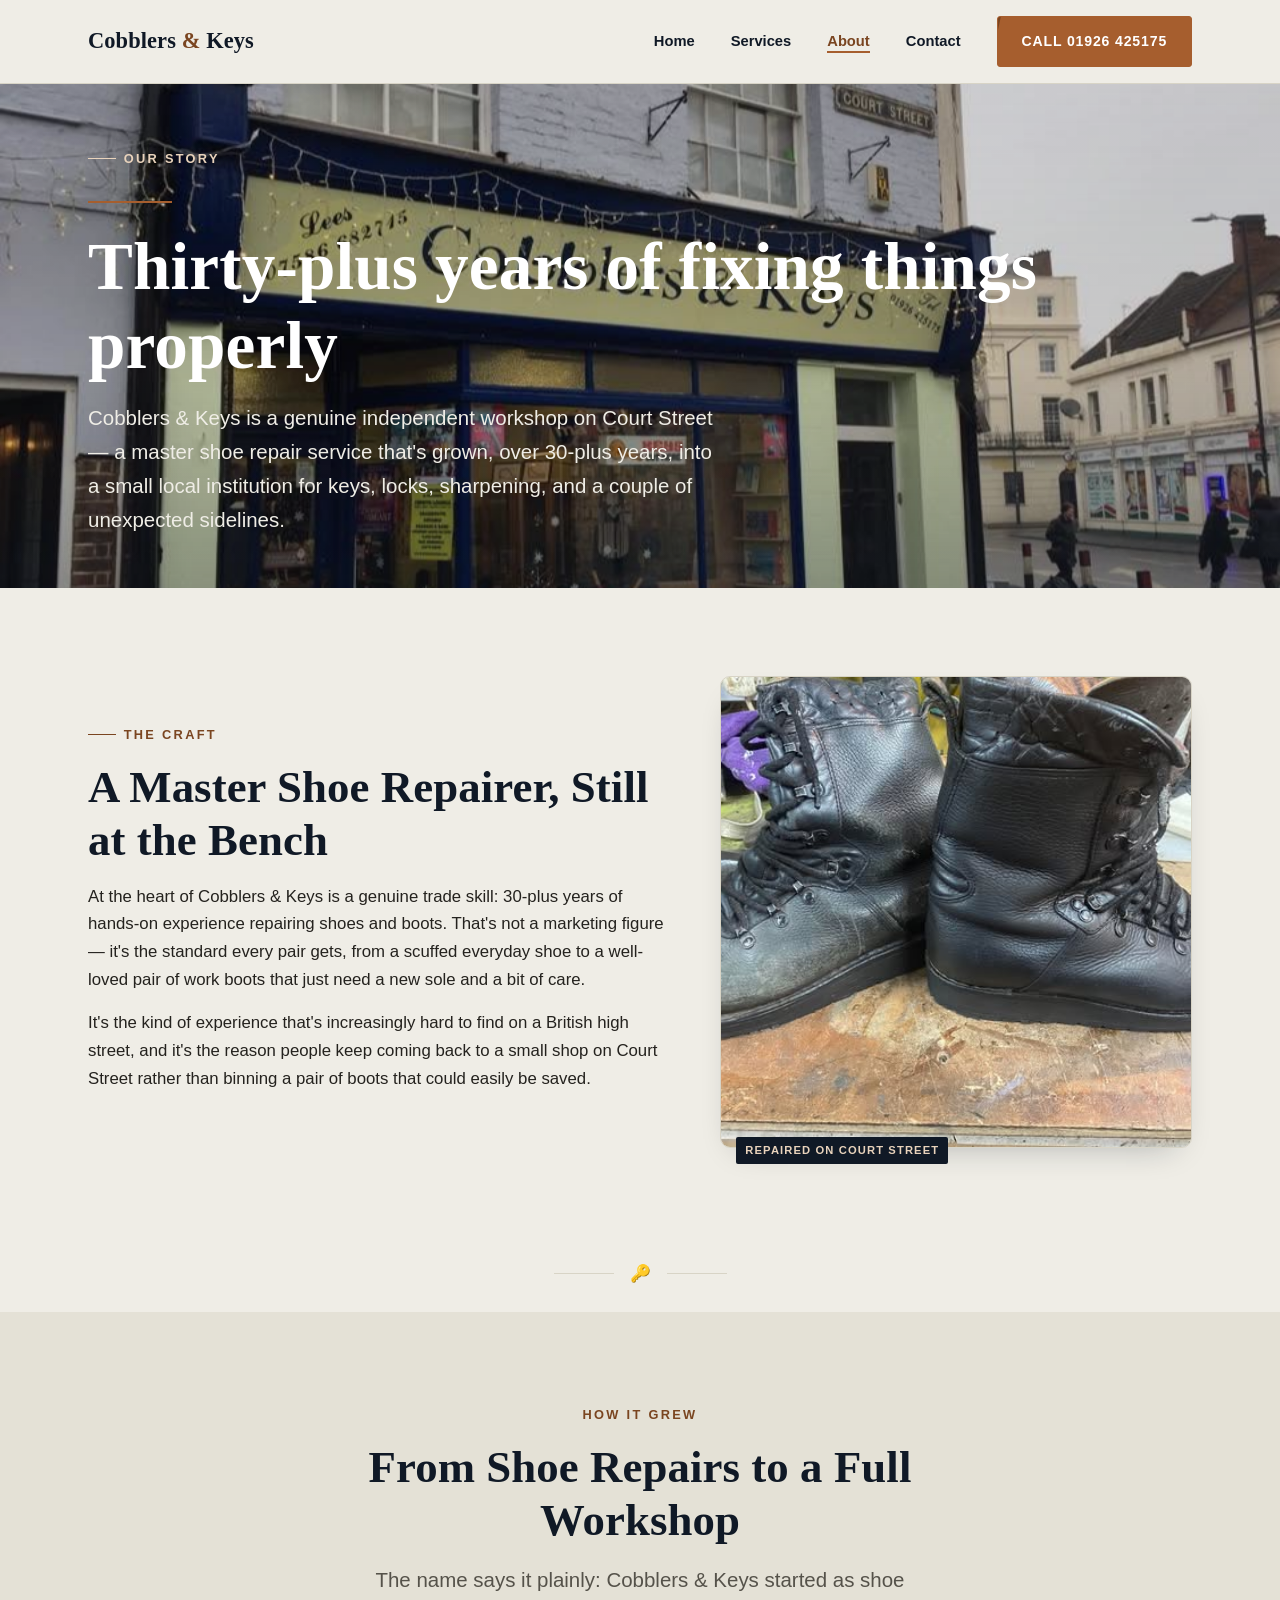
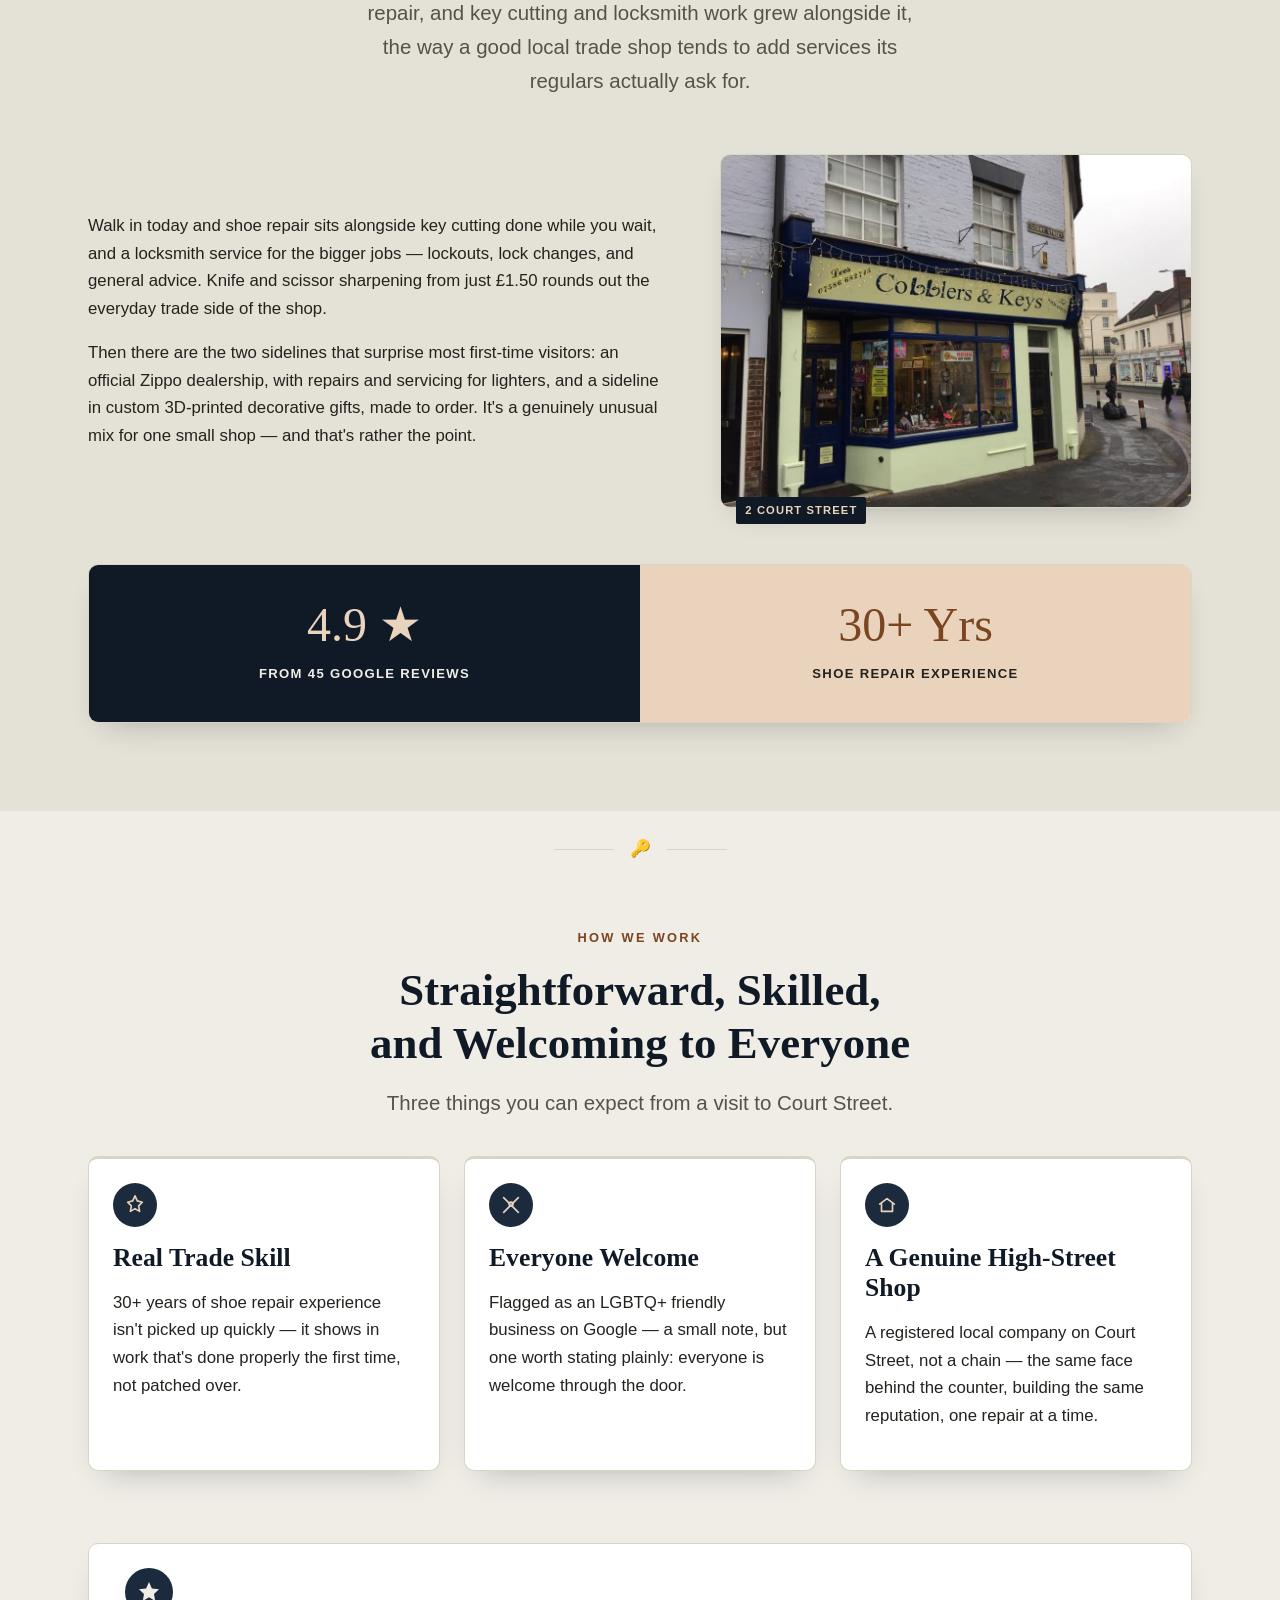
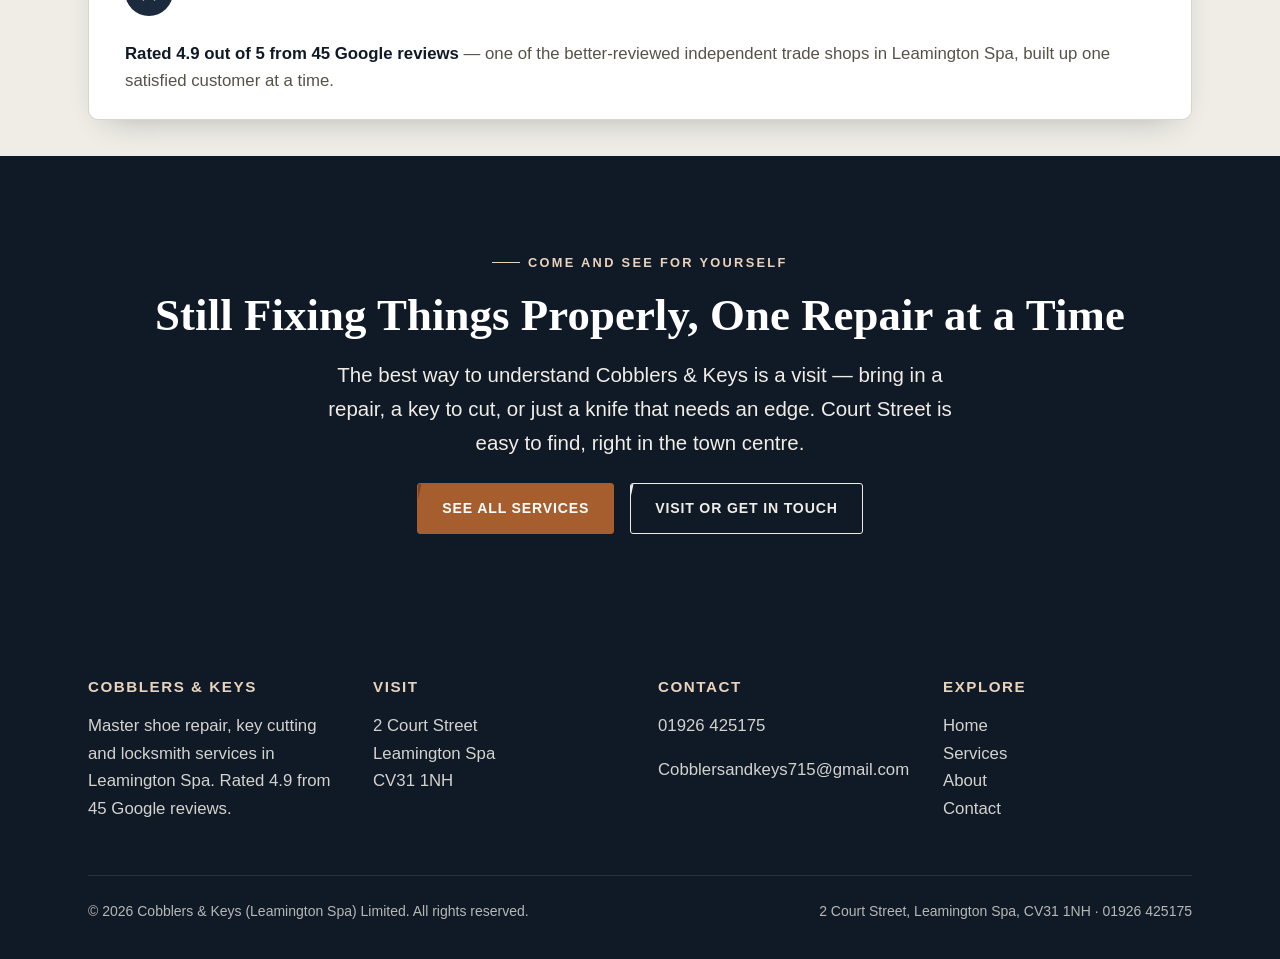
==== about.html @ 71b72208 "Build Cobblers & Keys redesign concept site Four-page static demo (home, services, about, contact) f" ====
<!DOCTYPE html>
<html lang="en-GB" class="no-js">
<head>
<meta charset="UTF-8">
<meta name="viewport" content="width=device-width, initial-scale=1.0">
<title>About Us | Cobblers &amp; Keys, Leamington Spa</title>
<meta name="description" content="Cobblers &amp; Keys, 2 Court Street, Leamington Spa — a master shoe repair, key cutting and locksmith workshop with 30+ years' experience, rated 4.9 from 45 Google reviews and flagged LGBTQ+ friendly.">
<link rel="icon" href="assets/img/favicon.svg" type="image/svg+xml">
<link rel="stylesheet" href="assets/css/tokens.css">
<link rel="stylesheet" href="assets/css/main.css">
<style>
  /* ---- Page-specific: About ---- */

  /* ---- Story hero (photo-settle treatment, smaller scale than home) ---- */
  .story-hero {
    position: relative;
    overflow: hidden;
    min-height: clamp(300px, 44vw, 480px);
    display: flex;
    align-items: flex-end;
    background: var(--color-navy-deep);
  }
  .story-hero__image {
    position: absolute;
    inset: 0;
    width: 100%;
    height: 100%;
    object-fit: cover;
    object-position: center 40%;
    transform: scale(1.05);
    filter: saturate(0.96);
    will-change: transform;
  }
  .story-hero__overlay {
    position: absolute;
    inset: 0;
    background: linear-gradient(180deg, rgba(16, 25, 38, 0.5) 0%, rgba(16, 25, 38, 0.32) 55%, rgba(16, 25, 38, 0.86) 100%);
    opacity: 0.6;
  }
  .story-hero__image.is-active {
    animation: story-hero-settle 5s var(--ease-out) forwards;
  }
  .story-hero.is-active .story-hero__overlay {
    animation: story-hero-overlay-settle 5s var(--ease-out) forwards;
  }
  @keyframes story-hero-settle {
    from { transform: scale(1.05); filter: saturate(0.96); }
    to   { transform: scale(1); filter: saturate(1); }
  }
  @keyframes story-hero-overlay-settle {
    from { opacity: 0.6; }
    to   { opacity: 0.4; }
  }
  .story-hero__image.is-static { transform: scale(1); filter: saturate(1); animation: none; }
  .story-hero.is-static .story-hero__overlay,
  .story-hero .story-hero__overlay.is-static { opacity: 0.4; animation: none; }
  @media (prefers-reduced-motion: reduce) {
    .story-hero__image { transform: scale(1); filter: saturate(1); animation: none !important; }
    .story-hero__overlay { opacity: 0.4; animation: none !important; }
  }

  .story-hero__content {
    position: relative;
    z-index: 1;
    padding-block: var(--space-5) var(--space-4);
    color: var(--color-paper);
    width: 100%;
  }
  .story-hero__content .eyebrow { color: var(--color-cognac-pale); }
  .story-hero__content h1 { color: var(--color-white); }
  .story-hero__rule {
    height: 2px;
    width: 84px;
    background: var(--color-cognac);
    margin: var(--space-2) 0 var(--space-3);
    transform: scaleX(0);
    transform-origin: left;
    transition: transform var(--dur-slow) var(--ease-key);
    transition-delay: 400ms;
  }
  .story-hero.is-active .story-hero__rule,
  .story-hero__rule.is-static { transform: scaleX(1); }
  @media (prefers-reduced-motion: reduce) {
    .story-hero__rule { transform: scaleX(1); transition: none; }
  }
  .story-hero__lead {
    color: var(--color-paper);
    font-family: var(--font-sans);
    max-width: 56ch;
  }

  /* ---- Two-up narrative layout ---- */
  .story-split {
    display: grid;
    grid-template-columns: 1.1fr 0.9fr;
    gap: var(--space-5);
    align-items: center;
  }
  .story-split--reverse .story-split__media { order: 2; }
  .story-split__media img {
    width: 100%;
    height: auto;
    border-radius: var(--radius-md);
    box-shadow: var(--shadow-card);
    border: 1px solid var(--color-line);
  }
  .story-split__media {
    position: relative;
  }
  .story-split__media .label-tag {
    position: absolute;
    left: var(--space-2);
    bottom: calc(-1 * var(--space-2));
  }
  @media (max-width: 899px) {
    .story-split, .story-split--reverse .story-split__media { grid-template-columns: 1fr; order: initial; }
    .story-split { grid-template-columns: 1fr; }
  }

  /* ---- Half/half stat strip ---- */
  .split-stat {
    display: grid;
    grid-template-columns: repeat(2, 1fr);
    border: 1px solid var(--color-line);
    border-radius: var(--radius-md);
    overflow: hidden;
    background: var(--color-surface);
    box-shadow: var(--shadow-card);
  }
  .split-stat__half {
    padding: var(--space-4);
    text-align: center;
  }
  .split-stat__half:first-child {
    background: var(--color-navy-deep);
    color: var(--color-paper);
  }
  .split-stat__half:last-child {
    background: var(--color-cognac-pale);
  }
  .split-stat__figure {
    display: block;
    font-family: var(--font-display);
    font-size: clamp(2.2rem, 4vw, 3rem);
    line-height: 1;
    margin-bottom: 0.2em;
  }
  .split-stat__half:first-child .split-stat__figure { color: var(--color-cognac-pale); }
  .split-stat__half:last-child .split-stat__figure { color: var(--color-cognac-deep); }
  .split-stat__label {
    font-family: var(--font-sans);
    text-transform: uppercase;
    letter-spacing: 0.1em;
    font-size: 0.82rem;
    font-weight: 600;
  }
  @media (max-width: 639px) {
    .split-stat { grid-template-columns: 1fr; }
  }

  /* ---- Values grid ---- */
  .values-grid {
    display: grid;
    grid-template-columns: repeat(3, 1fr);
    gap: var(--space-3);
  }
  @media (max-width: 899px) {
    .values-grid { grid-template-columns: 1fr; }
  }
  .value-card__icon {
    width: 44px;
    height: 44px;
    border-radius: 50%;
    background: var(--color-navy);
    color: var(--color-cognac-pale);
    display: flex;
    align-items: center;
    justify-content: center;
    margin-bottom: var(--space-2);
  }
  .value-card__icon svg { width: 22px; height: 22px; }

  /* ---- Social proof strip ---- */
  .proof-strip {
    display: flex;
    align-items: center;
    gap: var(--space-3);
    flex-wrap: wrap;
    background: var(--color-surface);
    border: 1px solid var(--color-line);
    border-radius: var(--radius-md);
    padding: var(--space-3) var(--space-4);
    box-shadow: var(--shadow-card);
  }
  .proof-strip__icon {
    flex-shrink: 0;
    width: 48px;
    height: 48px;
    border-radius: 50%;
    background: var(--color-navy);
    color: var(--color-paper);
    display: flex;
    align-items: center;
    justify-content: center;
  }
  .proof-strip__icon svg { width: 24px; height: 24px; }
  .proof-strip p { margin: 0; color: var(--color-text-soft); }
  .proof-strip strong { color: var(--color-navy-deep); }

  /* ---- Final CTA band ---- */
  .cta-band { text-align: center; }
  .cta-band .btn-row {
    display: flex;
    gap: var(--space-2);
    justify-content: center;
    flex-wrap: wrap;
    margin-top: var(--space-3);
  }
</style>
</head>
<body>
<a class="skip-link" href="#main">Skip to main content</a>

<div class="scroll-progress" aria-hidden="true"><div class="scroll-progress__fill"></div></div>

<header class="site-header">
  <div class="container nav">
    <a class="nav__brand" href="index.html">
      <span class="nav__brand-mark">Cobblers <span>&amp;</span> Keys</span>
    </a>
    <button class="nav__toggle" aria-expanded="false" aria-controls="primary-nav" aria-label="Toggle menu">
      <span class="nav__toggle-icon"></span>
    </button>
    <ul class="nav__menu" id="primary-nav" data-open="false">
      <li><a href="index.html">Home</a></li>
      <li><a href="services.html">Services</a></li>
      <li><a href="about.html" aria-current="page">About</a></li>
      <li><a href="contact.html">Contact</a></li>
      <li><a class="btn btn--cognac" href="tel:01926425175">Call 01926 425175</a></li>
    </ul>
  </div>
</header>

<main id="main">

  <!-- ============ STORY HERO ============ -->
  <section class="story-hero" data-hero-patina>
    <img
      class="story-hero__image"
      src="assets/img/facebook/shopfront-exterior.jpg"
      alt="The Cobblers &amp; Keys shopfront on Court Street, Leamington Spa, with navy and cream signage and fairy lights along the fascia"
      width="960" height="720">
    <div class="story-hero__overlay" aria-hidden="true"></div>
    <div class="story-hero__content container">
      <p class="eyebrow">Our Story</p>
      <div class="story-hero__rule" aria-hidden="true"></div>
      <h1 data-reveal="up" data-reveal-delay="1">Thirty-plus years of fixing things properly</h1>
      <p class="story-hero__lead lead" data-reveal="up" data-reveal-delay="2">
        Cobblers &amp; Keys is a genuine independent workshop on Court Street — a master shoe repair
        service that's grown, over 30-plus years, into a small local institution for keys, locks,
        sharpening, and a couple of unexpected sidelines.
      </p>
    </div>
  </section>

  <!-- ============ THE CRAFT ============ -->
  <section class="section">
    <div class="container">
      <div class="story-split" data-reveal="up">
        <div>
          <p class="eyebrow">The Craft</p>
          <h2>A Master Shoe Repairer, Still at the Bench</h2>
          <p>
            At the heart of Cobblers &amp; Keys is a genuine trade skill: 30-plus years of hands-on
            experience repairing shoes and boots. That's not a marketing figure — it's the standard
            every pair gets, from a scuffed everyday shoe to a well-loved pair of work boots that
            just need a new sole and a bit of care.
          </p>
          <p>
            It's the kind of experience that's increasingly hard to find on a British high street,
            and it's the reason people keep coming back to a small shop on Court Street rather than
            binning a pair of boots that could easily be saved.
          </p>
        </div>
        <div class="story-split__media">
          <img
            src="assets/img/facebook/repaired-boots.jpg"
            alt="A pair of black leather boots freshly resoled and repaired at Cobblers &amp; Keys"
            width="414" height="414" loading="lazy">
          <span class="label-tag">Repaired on Court Street</span>
        </div>
      </div>
    </div>
  </section>

  <div class="container"><div class="ornament" aria-hidden="true">&#128273;</div></div>

  <!-- ============ HOW IT GREW: SHOES TO KEYS TO EVERYTHING ELSE ============ -->
  <section class="section section--paper-dim">
    <div class="container">
      <div class="text-center" data-reveal="up" style="max-width: 62ch; margin-inline: auto;">
        <p class="eyebrow">How It Grew</p>
        <h2>From Shoe Repairs to a Full Workshop</h2>
        <p class="lead" style="margin-inline: auto;">
          The name says it plainly: Cobblers &amp; Keys started as shoe repair, and key cutting and
          locksmith work grew alongside it, the way a good local trade shop tends to add services
          its regulars actually ask for.
        </p>
      </div>

      <div class="story-split story-split--reverse" data-reveal="up" style="margin-top: var(--space-5);">
        <div class="story-split__media">
          <img
            src="assets/img/facebook/shopfront-exterior.jpg"
            alt="The Cobblers &amp; Keys shopfront on Court Street, Leamington Spa, showing the shop window display"
            width="960" height="720" loading="lazy">
          <span class="label-tag">2 Court Street</span>
        </div>
        <div>
          <p>
            Walk in today and shoe repair sits alongside key cutting done while you wait, and a
            locksmith service for the bigger jobs — lockouts, lock changes, and general advice.
            Knife and scissor sharpening from just &pound;1.50 rounds out the everyday trade side of
            the shop.
          </p>
          <p style="margin-bottom: 0;">
            Then there are the two sidelines that surprise most first-time visitors: an official
            Zippo dealership, with repairs and servicing for lighters, and a sideline in custom
            3D-printed decorative gifts, made to order. It's a genuinely unusual mix for one small
            shop — and that's rather the point.
          </p>
        </div>
      </div>

      <div class="split-stat" data-reveal="up" data-reveal-delay="1" style="margin-top: var(--space-5);">
        <div class="split-stat__half">
          <span class="split-stat__figure">4.9 &#9733;</span>
          <span class="split-stat__label">From 45 Google Reviews</span>
        </div>
        <div class="split-stat__half">
          <span class="split-stat__figure">30+ Yrs</span>
          <span class="split-stat__label">Shoe Repair Experience</span>
        </div>
      </div>
    </div>
  </section>

  <div class="container"><div class="ornament" aria-hidden="true">&#128273;</div></div>

  <!-- ============ VALUES ============ -->
  <section class="section section--tight">
    <div class="container">
      <div class="text-center" data-reveal="up" style="max-width: 60ch; margin-inline: auto;">
        <p class="eyebrow">How We Work</p>
        <h2>Straightforward, Skilled, and Welcoming to Everyone</h2>
        <p class="lead" style="margin-inline: auto;">
          Three things you can expect from a visit to Court Street.
        </p>
      </div>

      <div class="values-grid" style="margin-top: var(--space-4);">
        <div class="card" data-reveal="up" data-reveal-delay="1">
          <div class="value-card__icon" aria-hidden="true">
            <svg viewBox="0 0 24 24" fill="none" stroke="currentColor" stroke-width="1.8" stroke-linecap="round" stroke-linejoin="round"><path d="M12 2l2.5 5.5L20 9l-4 4 1 6-5-3-5 3 1-6-4-4 5.5-1.5z"/></svg>
          </div>
          <h3>Real Trade Skill</h3>
          <p>
            30+ years of shoe repair experience isn't picked up quickly — it shows in work that's
            done properly the first time, not patched over.
          </p>
        </div>
        <div class="card" data-reveal="up" data-reveal-delay="2">
          <div class="value-card__icon" aria-hidden="true">
            <svg viewBox="0 0 24 24" fill="none" stroke="currentColor" stroke-width="1.8" stroke-linecap="round" stroke-linejoin="round"><path d="M4 4l7 7M20 4l-7 7M4 20l7-7M20 20l-7-7"/><circle cx="12" cy="11" r="2.2"/></svg>
          </div>
          <h3>Everyone Welcome</h3>
          <p>
            Flagged as an LGBTQ+ friendly business on Google — a small note, but one worth stating
            plainly: everyone is welcome through the door.
          </p>
        </div>
        <div class="card" data-reveal="up" data-reveal-delay="3">
          <div class="value-card__icon" aria-hidden="true">
            <svg viewBox="0 0 24 24" fill="none" stroke="currentColor" stroke-width="1.8" stroke-linecap="round" stroke-linejoin="round"><path d="M4 11l8-6 8 6M6 10v9h12v-9"/></svg>
          </div>
          <h3>A Genuine High-Street Shop</h3>
          <p>
            A registered local company on Court Street, not a chain — the same face behind the
            counter, building the same reputation, one repair at a time.
          </p>
        </div>
      </div>
    </div>
  </section>

  <!-- ============ SOCIAL PROOF ============ -->
  <section class="section section--tight">
    <div class="container">
      <div class="proof-strip" data-reveal="up">
        <div class="proof-strip__icon" aria-hidden="true">
          <svg viewBox="0 0 24 24" fill="currentColor"><path d="M12 2l2.9 6.6L22 9.3l-5 4.6L18.2 21 12 17.3 5.8 21 7 13.9 2 9.3l7.1-.7L12 2z"/></svg>
        </div>
        <p>
          <strong>Rated 4.9 out of 5 from 45 Google reviews</strong> — one of the better-reviewed
          independent trade shops in Leamington Spa, built up one satisfied customer at a time.
        </p>
      </div>
    </div>
  </section>

  <!-- ============ FINAL CTA ============ -->
  <section class="section section--deep">
    <div class="container cta-band" data-reveal="up">
      <p class="eyebrow" style="color: var(--color-cognac-pale); justify-content: center;">Come and See for Yourself</p>
      <h2>Still Fixing Things Properly, One Repair at a Time</h2>
      <p class="lead" style="margin-inline: auto; color: var(--color-paper);">
        The best way to understand Cobblers &amp; Keys is a visit — bring in a repair, a key to cut,
        or just a knife that needs an edge. Court Street is easy to find, right in the town centre.
      </p>
      <div class="btn-row">
        <a class="btn btn--cognac" href="services.html">See All Services</a>
        <a class="btn btn--on-dark" href="contact.html">Visit or Get in Touch</a>
      </div>
    </div>
  </section>

</main>

<footer class="site-footer">
  <div class="container">
    <div class="footer-grid">
      <div>
        <h3>Cobblers &amp; Keys</h3>
        <p>Master shoe repair, key cutting and locksmith services in Leamington Spa. Rated 4.9 from 45 Google reviews.</p>
      </div>
      <div>
        <h3>Visit</h3>
        <address style="font-style: normal;">2 Court Street<br>Leamington Spa<br>CV31 1NH</address>
      </div>
      <div>
        <h3>Contact</h3>
        <p><a href="tel:01926425175">01926 425175</a></p>
        <p><a href="mailto:Cobblersandkeys715@gmail.com">Cobblersandkeys715@gmail.com</a></p>
      </div>
      <div>
        <h3>Explore</h3>
        <p>
          <a href="index.html">Home</a><br>
          <a href="services.html">Services</a><br>
          <a href="about.html">About</a><br>
          <a href="contact.html">Contact</a>
        </p>
      </div>
    </div>
    <div class="footer-bottom">
      <span>&copy; 2026 Cobblers &amp; Keys (Leamington Spa) Limited. All rights reserved.</span>
      <span>2 Court Street, Leamington Spa, CV31 1NH &middot; 01926 425175</span>
    </div>
  </div>
</footer>

<script src="assets/js/main.js"></script>
</body>
</html>
---- assets/css/tokens.css ----
/* ==========================================================================
   Design tokens — Cobblers & Keys, Leamington Spa
   Palette: "old-world cobbler & locksmith workshop" — navy shopfront paint
   (from the real shopfront photo), tan leather cognac (from the repaired
   boots photo), and cool steel/key-metal pewter. Distinct from every other
   project in this consultancy's portfolio (no brass/gold — that belongs to
   another project).

   Contrast notes (checked against WCAG AA, 4.5:1 body / 3:1 large text):
   - --color-cognac only passes AA at LARGE text sizes (headings, buttons)
     on paper backgrounds. For small/body-sized cognac text on paper, use
     --color-cognac-deep instead (6.6:1+, safe at any size).
   - --color-pewter fails AA for body text on every light background,
     including white (4.4:1). Treat pewter as a decorative/icon/large-
     heading colour only — never small body text.
   - On navy backgrounds, only --color-white and --color-paper are safe
     text colours. Cognac and pewter both fail contrast directly on navy;
     use them there only as solid button fills (with white/navy text on
     top) or pure decoration, never as text sitting directly on navy.
   ========================================================================== */

:root {
  /* ---- Colors: core ---- */
  --color-navy: #1B2A3D;         /* primary — from the real shopfront's navy paint */
  --color-navy-light: #2C4360;   /* lighter navy for hover/tints */
  --color-navy-deep: #101926;    /* dark sections/footer */
  --color-cognac: #A65E2E;       /* accent — leather tan. Large text/buttons only on light bg. */
  --color-cognac-deep: #7A4520;  /* hover/active; safe for body text on paper (6.6:1+) */
  --color-cognac-pale: #E9D3BC;  /* pale leather tint for chips/backgrounds — not for text */
  --color-pewter: #6E7A80;       /* secondary accent — steel/key-metal. Icon/large-heading only. */
  --color-pewter-deep: #4B545A;  /* darker pewter — safe for body text where pewter alone isn't */

  /* ---- Colors: neutrals ---- */
  --color-paper: #EFEDE6;        /* page background — cool-neutral paper, NOT warm cream */
  --color-paper-dim: #E4E1D6;    /* secondary panel background */
  --color-surface: #FFFFFF;      /* card surface */
  --color-ink: #24221E;          /* body text */
  --color-ink-soft: #55524A;     /* secondary text — checked 7.2:1 on paper, safe for body */
  --color-line: #D8D4C6;         /* hairline borders */
  --color-white: #FFFFFF;

  /* Semantic aliases */
  --color-bg: var(--color-paper);
  --color-text: var(--color-ink);
  --color-text-soft: var(--color-ink-soft);
  --color-primary: var(--color-navy);
  --color-accent: var(--color-cognac);
  --color-accent-2: var(--color-pewter);

  /* ---- Typography ----
     No CDN/webfont dependency (GitHub Pages, no build step): system-font
     stacks only. Display stack leans on the sturdiest serifs available
     across platforms to evoke hand-lettered/engraved shop signage (the
     "Cobblers & Keys" fascia lettering); body stack is a clean, highly
     legible sans-serif for workshop-note readability. */
  --font-display: Georgia, "Times New Roman", "Iowan Old Style", Cambria, serif;
  --font-body: -apple-system, BlinkMacSystemFont, "Segoe UI", Roboto, "Helvetica Neue", Arial, sans-serif;
  --font-sans: -apple-system, BlinkMacSystemFont, "Segoe UI", Roboto, "Helvetica Neue", Arial, sans-serif;

  --fs-h1: clamp(2.3rem, 4vw + 1rem, 4.2rem);
  --fs-h2: clamp(1.85rem, 2.4vw + 1rem, 2.8rem);
  --fs-h3: clamp(1.25rem, 1.1vw + 1rem, 1.6rem);
  --fs-lead: clamp(1.08rem, 0.7vw + 0.9rem, 1.28rem);
  --fs-body: 1.05rem;
  --fs-small: 0.875rem;
  --fs-eyebrow: 0.8rem;

  --lh-tight: 1.18;
  --lh-body: 1.65;

  /* ---- Spacing scale ---- */
  --space-1: 0.5rem;
  --space-2: 1rem;
  --space-3: 1.5rem;
  --space-4: 2.25rem;
  --space-5: 3.5rem;
  --space-6: 5.5rem;
  --space-7: 8rem;

  /* ---- Layout ---- */
  --container-width: 1200px;
  --container-pad: clamp(1.25rem, 4vw, 3rem);
  --radius-sm: 4px;
  --radius-md: 10px;
  --radius-lg: 20px;

  /* ---- Shadows (cool steel-toned, not warm) ---- */
  --shadow-card: 0 14px 32px -18px rgba(16, 25, 38, 0.32);
  --shadow-card-hover: 0 22px 44px -16px rgba(16, 25, 38, 0.4);
  --shadow-soft: 0 8px 20px -12px rgba(36, 34, 30, 0.22);

  /* ---- Motion ---- */
  --ease-out: cubic-bezier(0.22, 1, 0.36, 1);
  --ease-key: cubic-bezier(0.16, 0.84, 0.44, 1);
  --dur-fast: 220ms;
  --dur-med: 550ms;
  --dur-slow: 1100ms;

  /* Breakpoints (reference only, used in comments): 640 / 900 / 1200 */
}
---- assets/css/main.css ----
/* ==========================================================================
   Cobblers & Keys — shared stylesheet
   Reset, layout, nav, footer, buttons, cards, reveal-on-scroll system.
   Page-specific styles live inline in each page's <style> block.
   ========================================================================== */

/* ---- Reset ---- */
*, *::before, *::after { box-sizing: border-box; }
html { scroll-behavior: smooth; }
@media (prefers-reduced-motion: reduce) {
  html { scroll-behavior: auto; }
  *, *::before, *::after {
    animation-duration: 0.001ms !important;
    animation-iteration-count: 1 !important;
    transition-duration: 0.001ms !important;
    scroll-behavior: auto !important;
  }
}
body {
  margin: 0;
  background: var(--color-bg);
  color: var(--color-text);
  font-family: var(--font-body);
  font-size: var(--fs-body);
  line-height: var(--lh-body);
  -webkit-font-smoothing: antialiased;
}
img, svg { max-width: 100%; display: block; }
h1, h2, h3, h4 {
  font-family: var(--font-display);
  line-height: var(--lh-tight);
  letter-spacing: 0.002em;
  margin: 0 0 var(--space-2);
  color: var(--color-navy-deep);
  font-weight: 700;
}
h1 { font-size: var(--fs-h1); }
h2 { font-size: var(--fs-h2); }
h3 { font-size: var(--fs-h3); font-weight: 600; }
p { margin: 0 0 var(--space-2); }
a { color: inherit; }
ul, ol { padding-left: 1.2em; }
button { font-family: inherit; }

/* ---- Focus ---- */
:focus-visible {
  outline: 2px solid var(--color-cognac-deep);
  outline-offset: 3px;
  border-radius: 4px;
}

/* ---- Skip link ---- */
.skip-link {
  position: absolute;
  left: -9999px;
  top: 0;
  background: var(--color-cognac-deep);
  color: var(--color-white);
  padding: var(--space-1) var(--space-2);
  z-index: 200;
  border-radius: 0 0 var(--radius-sm) 0;
  font-weight: 600;
  font-family: var(--font-sans);
}
.skip-link:focus { left: 0; }

/* ---- Layout helpers ---- */
.container {
  max-width: var(--container-width);
  margin-inline: auto;
  padding-inline: var(--container-pad);
}
.section { padding-block: var(--space-6); }
.section--tight { padding-block: var(--space-4); }
.section--deep {
  background: var(--color-navy-deep);
  color: var(--color-paper);
}
.section--deep h2, .section--deep h3 { color: var(--color-white); }
.section--deep .lead { color: var(--color-paper); }
.section--deep .eyebrow { color: var(--color-cognac-pale); }
.section--paper-dim { background: var(--color-paper-dim); }
.lead {
  font-size: var(--fs-lead);
  color: var(--color-text-soft);
  max-width: 58ch;
  font-family: var(--font-sans);
}
.eyebrow {
  display: inline-flex;
  align-items: center;
  gap: 0.6em;
  font-family: var(--font-sans);
  text-transform: uppercase;
  letter-spacing: 0.18em;
  color: var(--color-cognac-deep);
  font-size: var(--fs-eyebrow);
  font-weight: 700;
  margin-bottom: var(--space-2);
}
.eyebrow::before {
  content: "";
  width: 28px;
  height: 1px;
  background: currentColor;
  display: inline-block;
}
.eyebrow--on-dark { color: var(--color-cognac-pale); }
.text-center { text-align: center; }
.text-center .eyebrow::before { display: none; }
.visually-hidden {
  position: absolute; width: 1px; height: 1px; overflow: hidden;
  clip: rect(0 0 0 0); white-space: nowrap;
}

/* ---- Scroll progress line (desktop cohesion device) ---- */
.scroll-progress {
  position: fixed;
  left: 0;
  top: 0;
  width: 3px;
  height: 100vh;
  z-index: 90;
  pointer-events: none;
  display: none;
}
.scroll-progress__fill {
  width: 100%;
  height: var(--progress, 0%);
  background: var(--color-cognac);
  transition: height 80ms linear;
}
@media (min-width: 900px) {
  .scroll-progress { display: block; }
}

/* ---- Header / Nav ---- */
.site-header {
  position: sticky;
  top: 0;
  z-index: 100;
  background: var(--color-paper);
  border-bottom: 1px solid var(--color-line);
}
.nav {
  display: flex;
  align-items: center;
  justify-content: space-between;
  padding-block: var(--space-2);
  gap: var(--space-3);
}
.nav__brand {
  display: inline-flex;
  align-items: center;
  gap: 0.65em;
  text-decoration: none;
  white-space: nowrap;
}
.nav__brand-mark {
  font-family: var(--font-display);
  font-weight: 700;
  font-size: 1.4rem;
  letter-spacing: 0.005em;
  color: var(--color-navy-deep);
}
.nav__brand-mark span { color: var(--color-cognac-deep); }
.nav__toggle {
  display: none;
  background: none;
  border: 2px solid var(--color-navy-deep);
  border-radius: var(--radius-sm);
  width: 44px;
  height: 44px;
  align-items: center;
  justify-content: center;
  cursor: pointer;
}
.nav__toggle-icon,
.nav__toggle-icon::before,
.nav__toggle-icon::after {
  display: block;
  width: 20px;
  height: 2px;
  background: var(--color-navy-deep);
  position: relative;
  transition: transform var(--dur-fast) var(--ease-out), opacity var(--dur-fast);
}
.nav__toggle-icon::before { content: ""; position: absolute; top: -6px; }
.nav__toggle-icon::after { content: ""; position: absolute; top: 6px; }
.nav__toggle[aria-expanded="true"] .nav__toggle-icon { background: transparent; }
.nav__toggle[aria-expanded="true"] .nav__toggle-icon::before { transform: translateY(6px) rotate(45deg); }
.nav__toggle[aria-expanded="true"] .nav__toggle-icon::after { transform: translateY(-6px) rotate(-45deg); }

.nav__menu {
  display: flex;
  align-items: center;
  gap: var(--space-4);
  list-style: none;
  margin: 0;
  padding: 0;
  font-family: var(--font-sans);
}
.nav__menu a:not(.btn) {
  text-decoration: none;
  font-weight: 600;
  font-size: 0.92rem;
  color: var(--color-navy-deep);
  position: relative;
  padding-bottom: 4px;
}
.nav__menu a:not(.btn)::after {
  content: "";
  position: absolute;
  left: 0; bottom: 0;
  width: 0;
  height: 2px;
  background: var(--color-cognac);
  transition: width var(--dur-fast) var(--ease-out);
}
.nav__menu a:not(.btn):hover::after,
.nav__menu a[aria-current="page"]::after { width: 100%; }
.nav__menu a[aria-current="page"] { color: var(--color-cognac-deep); }

@media (max-width: 899px) {
  .nav__toggle { display: inline-flex; }
  .nav__menu {
    position: fixed;
    inset: 68px 0 0 0;
    background: var(--color-paper);
    flex-direction: column;
    align-items: flex-start;
    padding: var(--space-4) var(--container-pad);
    gap: var(--space-3);
    transform: translateX(100%);
    transition: transform var(--dur-med) var(--ease-out);
    overflow-y: auto;
  }
  .nav__menu[data-open="true"] { transform: translateX(0); }
}

/* ---- Buttons ---- */
.btn {
  display: inline-flex;
  align-items: center;
  gap: 0.5em;
  text-decoration: none;
  font-weight: 600;
  font-family: var(--font-sans);
  text-transform: uppercase;
  letter-spacing: 0.06em;
  font-size: 0.88rem;
  padding: 0.9em 1.7em;
  border-radius: 3px;
  border: 1.5px solid transparent;
  cursor: pointer;
  position: relative;
  overflow: hidden;
  isolation: isolate;
  min-height: 44px;
}
.btn::before {
  content: "";
  position: absolute;
  inset: 0;
  z-index: -1;
  transform: translateX(-101%) skewX(-12deg);
  transition: transform var(--dur-med) var(--ease-out);
}
.btn:hover::before,
.btn:focus-visible::before { transform: translateX(0) skewX(-12deg); }

.btn--primary {
  background: var(--color-navy);
  color: var(--color-paper);
  border-color: var(--color-navy);
}
.btn--primary::before { background: var(--color-navy-deep); }

.btn--cognac {
  background: var(--color-cognac);
  color: var(--color-white);
  border-color: var(--color-cognac);
}
.btn--cognac::before { background: var(--color-cognac-deep); }

.btn--ghost {
  background: transparent;
  border-color: currentColor;
  color: var(--color-navy-deep);
}
.btn--ghost::before { background: var(--color-navy-deep); }
.btn--ghost:hover, .btn--ghost:focus-visible { color: var(--color-paper); }

.btn--on-dark { color: var(--color-paper); border-color: var(--color-paper); }
.btn--on-dark::before { background: var(--color-paper); }
.btn--on-dark:hover, .btn--on-dark:focus-visible { color: var(--color-navy-deep); }

/* ---- Cards ---- */
.card {
  background: var(--color-surface);
  border: 1px solid var(--color-line);
  border-top: 3px solid var(--color-line);
  border-radius: var(--radius-md);
  padding: var(--space-3);
  box-shadow: var(--shadow-card);
  transition: transform var(--dur-fast) var(--ease-out),
              box-shadow var(--dur-fast) var(--ease-out),
              border-color var(--dur-fast) var(--ease-out);
}
.card:hover {
  transform: translateY(-4px);
  box-shadow: var(--shadow-card-hover);
  border-top-color: var(--color-cognac);
}

/* ---- Chips / tags ---- */
.chip {
  display: inline-block;
  background: var(--color-cognac-pale);
  color: var(--color-navy-deep);
  border-radius: 999px;
  padding: 0.35em 0.95em;
  font-size: var(--fs-small);
  font-family: var(--font-sans);
  font-weight: 600;
  margin: 0 0.4em 0.4em 0;
  border: 1px solid var(--color-line);
}
.chip--dark {
  background: var(--color-navy-deep);
  color: var(--color-cognac-pale);
  border-color: var(--color-navy-deep);
}

/* ---- Workshop label (small maker's-tag style label on images/cards) ---- */
.label-tag {
  display: inline-flex;
  align-items: center;
  gap: 0.5em;
  font-family: var(--font-sans);
  text-transform: uppercase;
  letter-spacing: 0.1em;
  font-size: 0.7rem;
  font-weight: 700;
  color: var(--color-cognac-pale);
  background: var(--color-navy-deep);
  padding: 0.4em 0.8em;
  border-radius: 2px;
}

/* ---- Badges (trust bar) ---- */
.badge-row {
  display: flex;
  flex-wrap: wrap;
  gap: var(--space-3);
  align-items: center;
  justify-content: center;
}
.badge {
  font-family: var(--font-sans);
  text-transform: uppercase;
  letter-spacing: 0.08em;
  font-size: 0.85rem;
  font-weight: 600;
  color: var(--color-text-soft);
}

/* ---- Tables (services / pricing / hours) ---- */
.price-table {
  width: 100%;
  border-collapse: collapse;
  margin-block: var(--space-2) var(--space-4);
  font-family: var(--font-sans);
}
.price-table th, .price-table td {
  text-align: left;
  padding: 0.8em 1em;
  border-bottom: 1px solid var(--color-line);
}
.price-table th {
  font-family: var(--font-sans);
  text-transform: uppercase;
  letter-spacing: 0.06em;
  color: var(--color-navy-deep);
  font-size: 0.82rem;
}
.price-table td:last-child, .price-table th:last-child {
  text-align: right;
  font-family: var(--font-display);
  font-size: 1.2rem;
  color: var(--color-cognac-deep);
}

/* ---- Accordion (FAQ-style) ---- */
.accordion { border-top: 1px solid var(--color-line); }
.accordion__item { border-bottom: 1px solid var(--color-line); }
.accordion__item summary {
  cursor: pointer;
  list-style: none;
  padding: var(--space-2) 0;
  font-family: var(--font-display);
  font-size: 1.2rem;
  color: var(--color-navy-deep);
  display: flex;
  align-items: center;
  justify-content: space-between;
  gap: var(--space-2);
}
.accordion__item summary::-webkit-details-marker { display: none; }
.accordion__item summary::after {
  content: "+";
  font-size: 1.5rem;
  color: var(--color-cognac);
  transition: transform var(--dur-fast) var(--ease-out);
  flex-shrink: 0;
}
.accordion__item[open] summary::after { transform: rotate(45deg); }
.accordion__item p { padding-bottom: var(--space-2); max-width: 65ch; }

/* ---- Reveal-on-scroll system ----
   Elements: <div data-reveal="up|fade|left|right|scale" data-reveal-delay="1..4">
   JS adds .is-visible when in view; reduced-motion users see final state immediately. */
[data-reveal] {
  opacity: 0;
  transition: opacity var(--dur-slow) var(--ease-out), transform var(--dur-slow) var(--ease-out);
  transition-delay: calc(var(--reveal-delay, 0) * 90ms);
}
[data-reveal="up"] { transform: translateY(28px); }
[data-reveal="left"] { transform: translateX(-32px); }
[data-reveal="right"] { transform: translateX(32px); }
[data-reveal="scale"] { transform: scale(0.94); }
[data-reveal].is-visible {
  opacity: 1;
  transform: none;
}
@media (prefers-reduced-motion: reduce) {
  [data-reveal] { opacity: 1; transform: none; transition: none; }
}
.no-js [data-reveal] { opacity: 1; transform: none; }

/* ---- Footer ---- */
.site-footer {
  background: var(--color-navy-deep);
  color: var(--color-paper);
  padding-block: var(--space-5) var(--space-4);
}
.site-footer h2, .site-footer h3 { color: var(--color-white); }
.site-footer a { text-decoration: none; }
.site-footer a:hover { color: var(--color-cognac-pale); }
.footer-grid {
  display: grid;
  grid-template-columns: repeat(auto-fit, minmax(200px, 1fr));
  gap: var(--space-4);
  margin-bottom: var(--space-4);
  font-family: var(--font-sans);
}
.footer-grid h3 {
  font-family: var(--font-sans);
  font-size: 0.95rem;
  text-transform: uppercase;
  letter-spacing: 0.1em;
  color: var(--color-cognac-pale);
  margin-bottom: var(--space-2);
}
.footer-grid p, .footer-grid address { color: var(--color-paper); opacity: 0.88; }
.footer-bottom {
  border-top: 1px solid rgba(239, 237, 230, 0.15);
  padding-top: var(--space-3);
  font-size: var(--fs-small);
  font-family: var(--font-sans);
  opacity: 0.75;
  display: flex;
  flex-wrap: wrap;
  justify-content: space-between;
  gap: var(--space-2);
}

/* ---- Generic grids ---- */
.grid {
  display: grid;
  gap: var(--space-3);
}
.grid--2 { grid-template-columns: repeat(2, 1fr); }
.grid--3 { grid-template-columns: repeat(3, 1fr); }
.grid--4 { grid-template-columns: repeat(4, 1fr); }
@media (max-width: 1199px) {
  .grid--4 { grid-template-columns: repeat(2, 1fr); }
}
@media (max-width: 639px) {
  .grid--2, .grid--3, .grid--4 { grid-template-columns: 1fr; }
  h1 { font-size: clamp(2.1rem, 9vw, 2.8rem); }
}

/* ---- Gallery figure ---- */
.gallery-item {
  position: relative;
  overflow: hidden;
  border-radius: var(--radius-md);
  background: var(--color-navy-deep);
}
.gallery-item img {
  width: 100%;
  height: 100%;
  object-fit: cover;
  transition: transform var(--dur-med) var(--ease-out);
}
.gallery-item:hover img { transform: scale(1.06); }
.gallery-item__caption {
  position: absolute;
  inset: auto 0 0 0;
  padding: var(--space-2) var(--space-2) var(--space-1);
  background: linear-gradient(to top, rgba(16, 25, 38, 0.92), rgba(16, 25, 38, 0));
  color: var(--color-paper);
  font-family: var(--font-sans);
}
.gallery-item__caption .title { font-weight: 700; font-size: 0.95rem; display: block; }
.gallery-item__caption .price { color: var(--color-cognac-pale); font-size: 0.85rem; }

/* ---- Divider ornament (key/workshop flourish) ---- */
.ornament {
  display: flex;
  align-items: center;
  justify-content: center;
  gap: var(--space-2);
  color: var(--color-cognac);
  margin-block: var(--space-3);
}
.ornament::before, .ornament::after {
  content: "";
  height: 1px;
  width: 60px;
  background: var(--color-line);
}
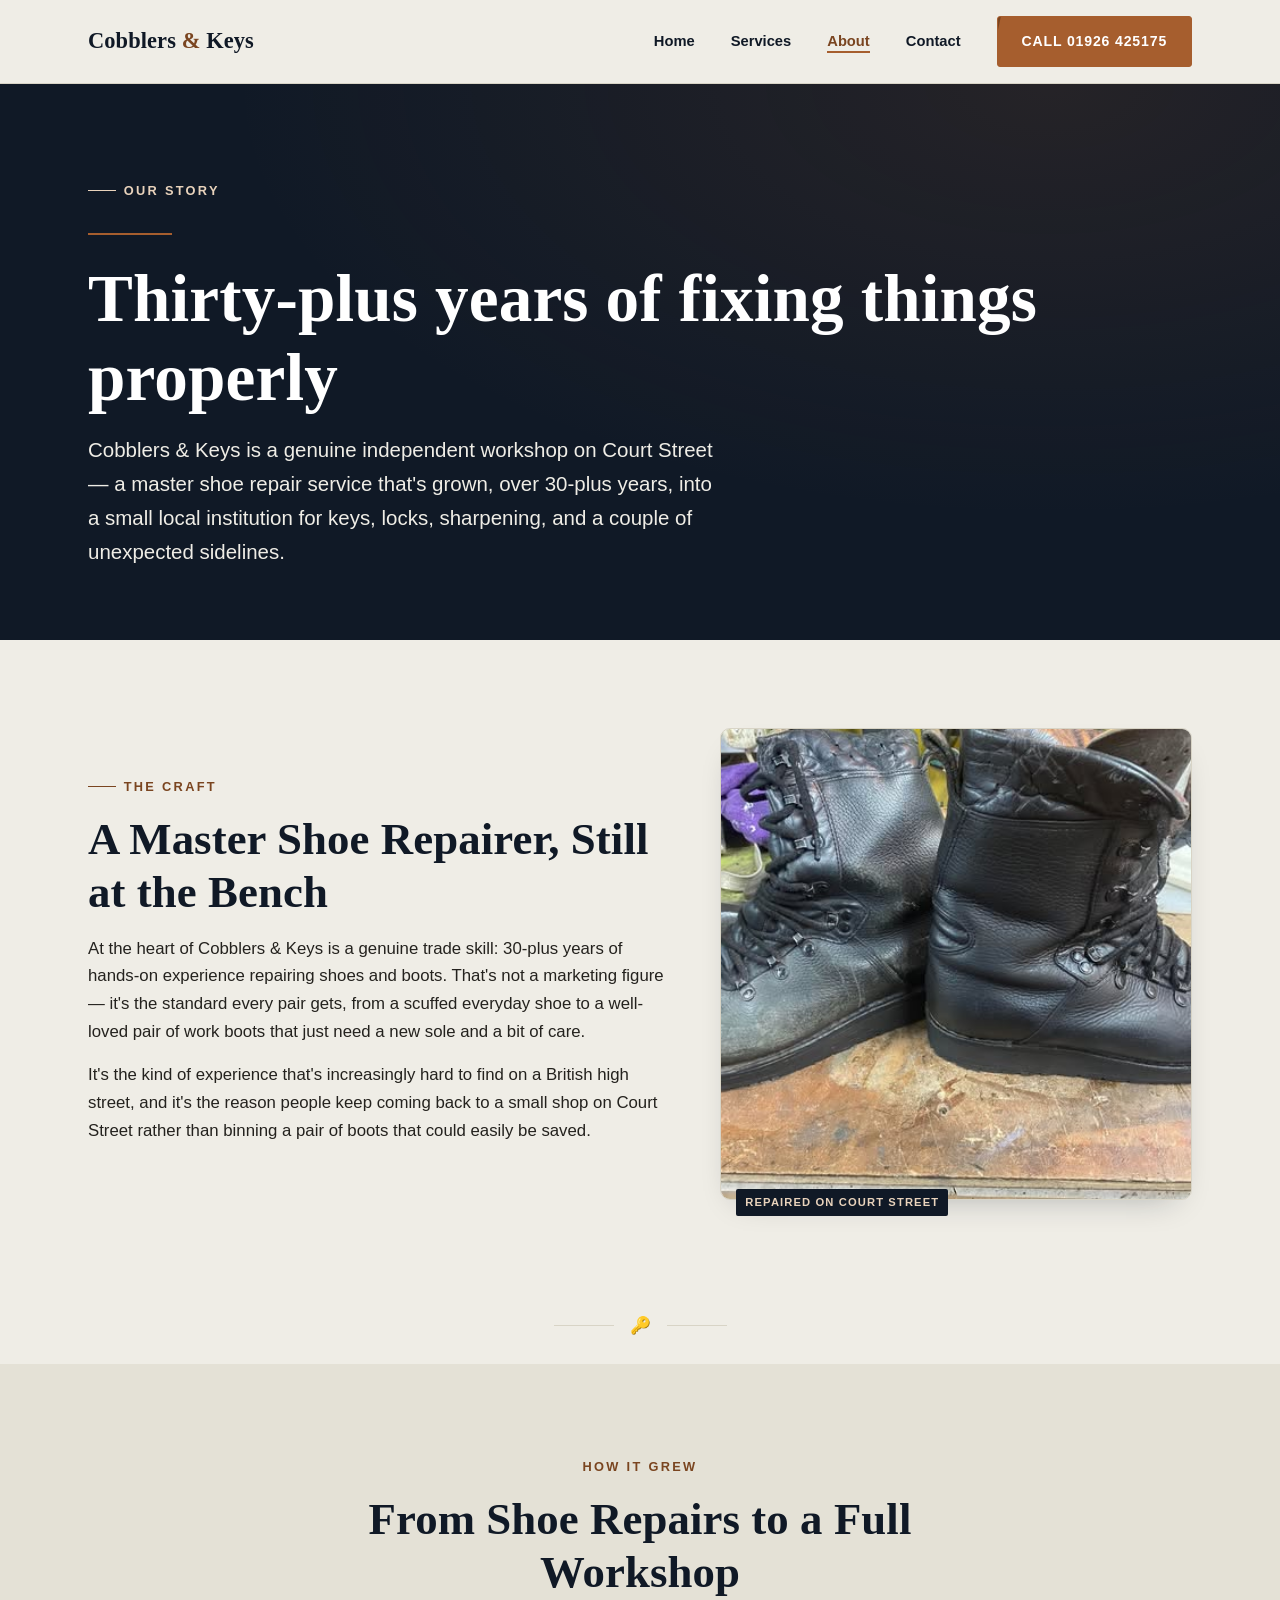
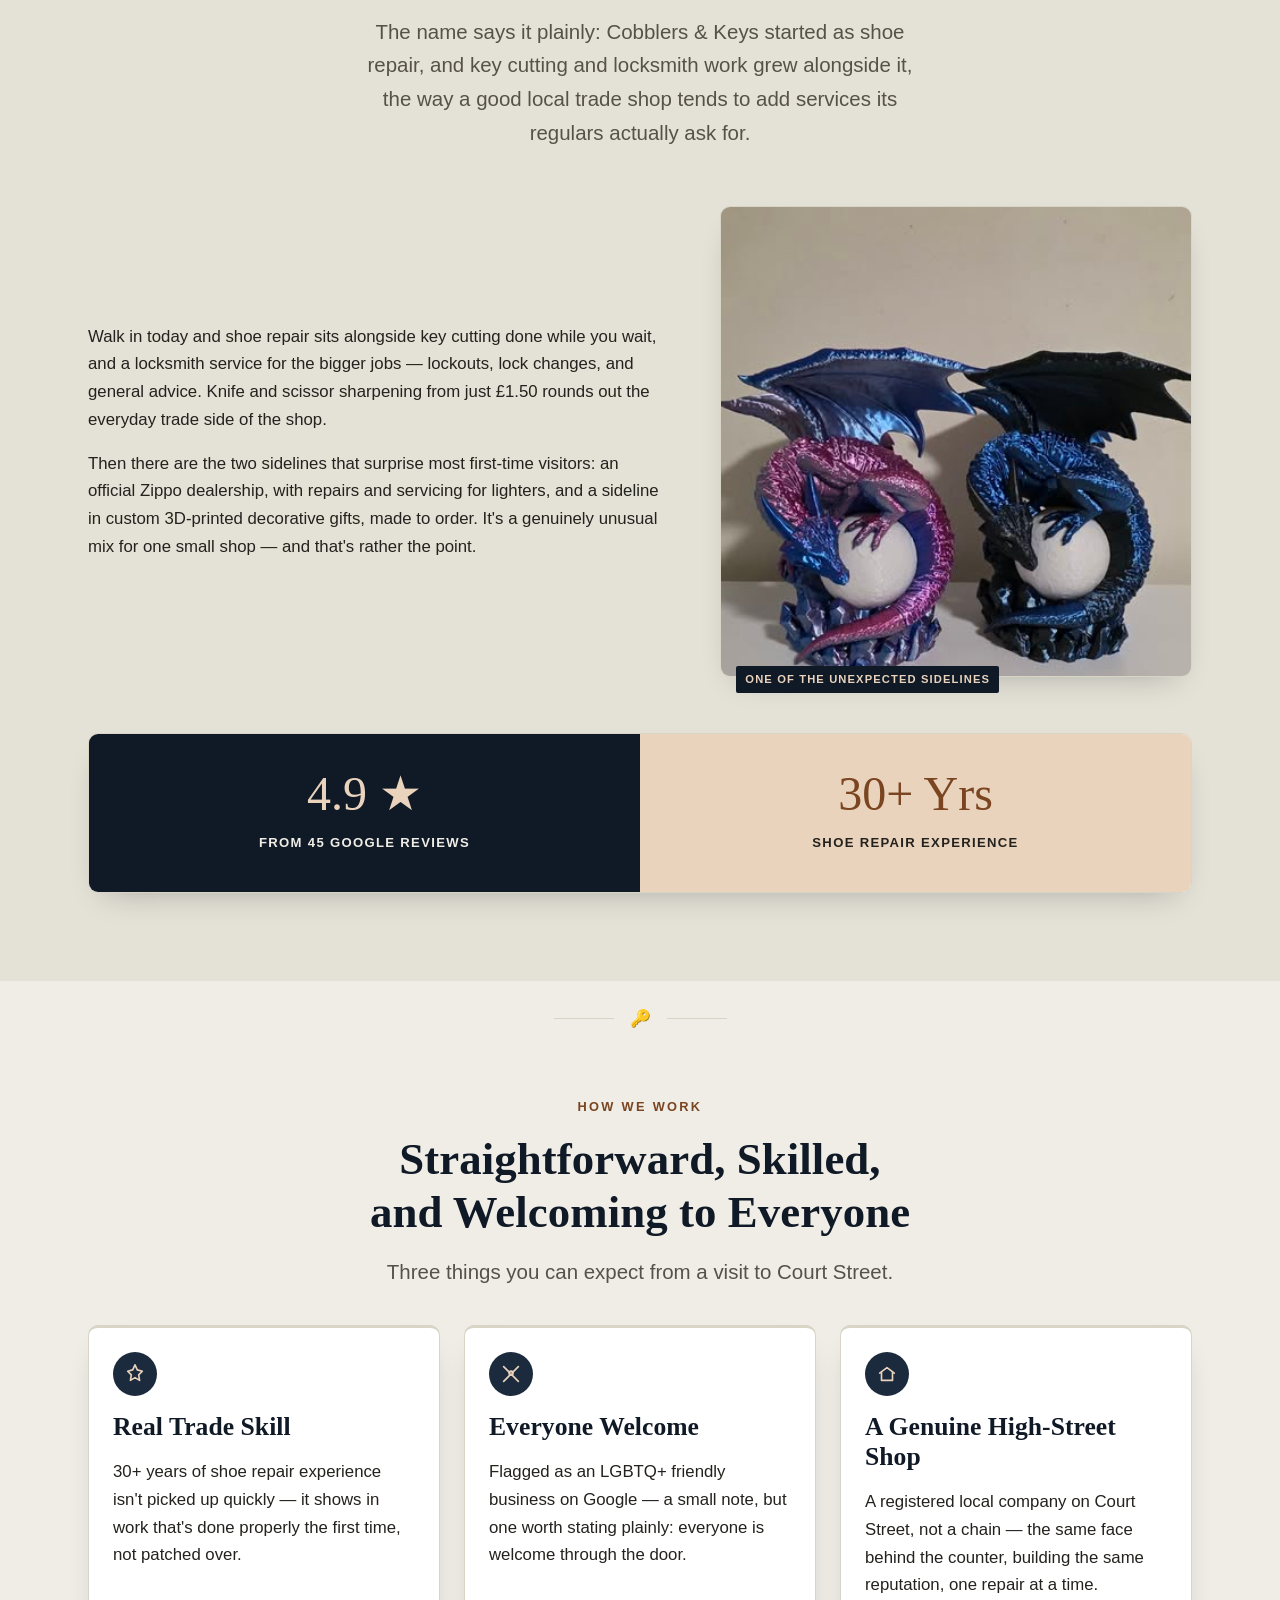
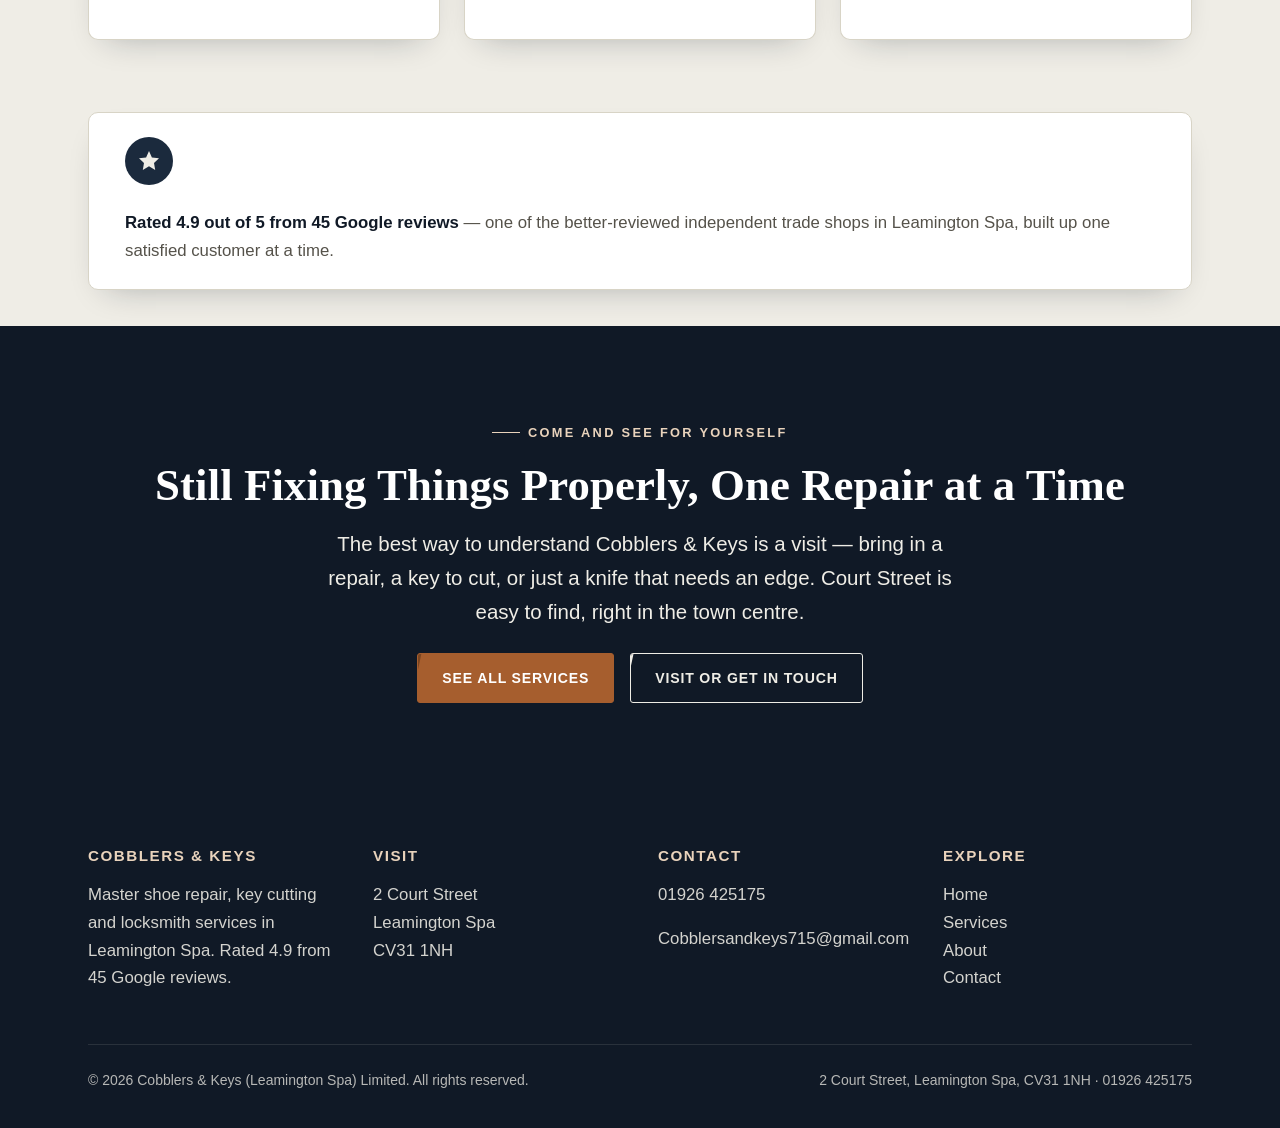
==== commit b223ce9c: "Fix repeated shopfront photo across pages The shopfront-exterior.jpg banner was reused as the page-i" ====
--- a/about.html
+++ b/about.html
@@ -11,58 +11,26 @@
 <style>
   /* ---- Page-specific: About ---- */
 
-  /* ---- Story hero (photo-settle treatment, smaller scale than home) ---- */
+  /* ---- Story hero (photo-free gradient treatment, matches services.html
+     .page-header — shopfront photo lives on index.html only) ---- */
   .story-hero {
     position: relative;
     overflow: hidden;
-    min-height: clamp(300px, 44vw, 480px);
-    display: flex;
-    align-items: flex-end;
-    background: var(--color-navy-deep);
-  }
-  .story-hero__image {
+    padding-block: var(--space-6) var(--space-5);
+  }
+  .story-hero::before {
+    content: "";
     position: absolute;
     inset: 0;
-    width: 100%;
-    height: 100%;
-    object-fit: cover;
-    object-position: center 40%;
-    transform: scale(1.05);
-    filter: saturate(0.96);
-    will-change: transform;
-  }
-  .story-hero__overlay {
-    position: absolute;
-    inset: 0;
-    background: linear-gradient(180deg, rgba(16, 25, 38, 0.5) 0%, rgba(16, 25, 38, 0.32) 55%, rgba(16, 25, 38, 0.86) 100%);
-    opacity: 0.6;
-  }
-  .story-hero__image.is-active {
-    animation: story-hero-settle 5s var(--ease-out) forwards;
-  }
-  .story-hero.is-active .story-hero__overlay {
-    animation: story-hero-overlay-settle 5s var(--ease-out) forwards;
-  }
-  @keyframes story-hero-settle {
-    from { transform: scale(1.05); filter: saturate(0.96); }
-    to   { transform: scale(1); filter: saturate(1); }
-  }
-  @keyframes story-hero-overlay-settle {
-    from { opacity: 0.6; }
-    to   { opacity: 0.4; }
-  }
-  .story-hero__image.is-static { transform: scale(1); filter: saturate(1); animation: none; }
-  .story-hero.is-static .story-hero__overlay,
-  .story-hero .story-hero__overlay.is-static { opacity: 0.4; animation: none; }
-  @media (prefers-reduced-motion: reduce) {
-    .story-hero__image { transform: scale(1); filter: saturate(1); animation: none !important; }
-    .story-hero__overlay { opacity: 0.4; animation: none !important; }
+    background:
+      radial-gradient(ellipse at 82% 0%, rgba(166, 94, 46, 0.14), transparent 55%),
+      var(--color-navy-deep);
+    z-index: -1;
   }
 
   .story-hero__content {
     position: relative;
     z-index: 1;
-    padding-block: var(--space-5) var(--space-4);
     color: var(--color-paper);
     width: 100%;
   }
@@ -73,15 +41,6 @@
     width: 84px;
     background: var(--color-cognac);
     margin: var(--space-2) 0 var(--space-3);
-    transform: scaleX(0);
-    transform-origin: left;
-    transition: transform var(--dur-slow) var(--ease-key);
-    transition-delay: 400ms;
-  }
-  .story-hero.is-active .story-hero__rule,
-  .story-hero__rule.is-static { transform: scaleX(1); }
-  @media (prefers-reduced-motion: reduce) {
-    .story-hero__rule { transform: scaleX(1); transition: none; }
   }
   .story-hero__lead {
     color: var(--color-paper);
@@ -244,13 +203,7 @@
 <main id="main">
 
   <!-- ============ STORY HERO ============ -->
-  <section class="story-hero" data-hero-patina>
-    <img
-      class="story-hero__image"
-      src="assets/img/facebook/shopfront-exterior.jpg"
-      alt="The Cobblers &amp; Keys shopfront on Court Street, Leamington Spa, with navy and cream signage and fairy lights along the fascia"
-      width="960" height="720">
-    <div class="story-hero__overlay" aria-hidden="true"></div>
+  <section class="story-hero">
     <div class="story-hero__content container">
       <p class="eyebrow">Our Story</p>
       <div class="story-hero__rule" aria-hidden="true"></div>
@@ -311,10 +264,10 @@
       <div class="story-split story-split--reverse" data-reveal="up" style="margin-top: var(--space-5);">
         <div class="story-split__media">
           <img
-            src="assets/img/facebook/shopfront-exterior.jpg"
-            alt="The Cobblers &amp; Keys shopfront on Court Street, Leamington Spa, showing the shop window display"
-            width="960" height="720" loading="lazy">
-          <span class="label-tag">2 Court Street</span>
+            src="assets/img/facebook/decorative-dragons.jpg"
+            alt="Two decorative resin dragon ornaments, an example of the custom 3D-printed gifts made at Cobblers &amp; Keys"
+            width="414" height="414" loading="lazy">
+          <span class="label-tag">One of the unexpected sidelines</span>
         </div>
         <div>
           <p>
